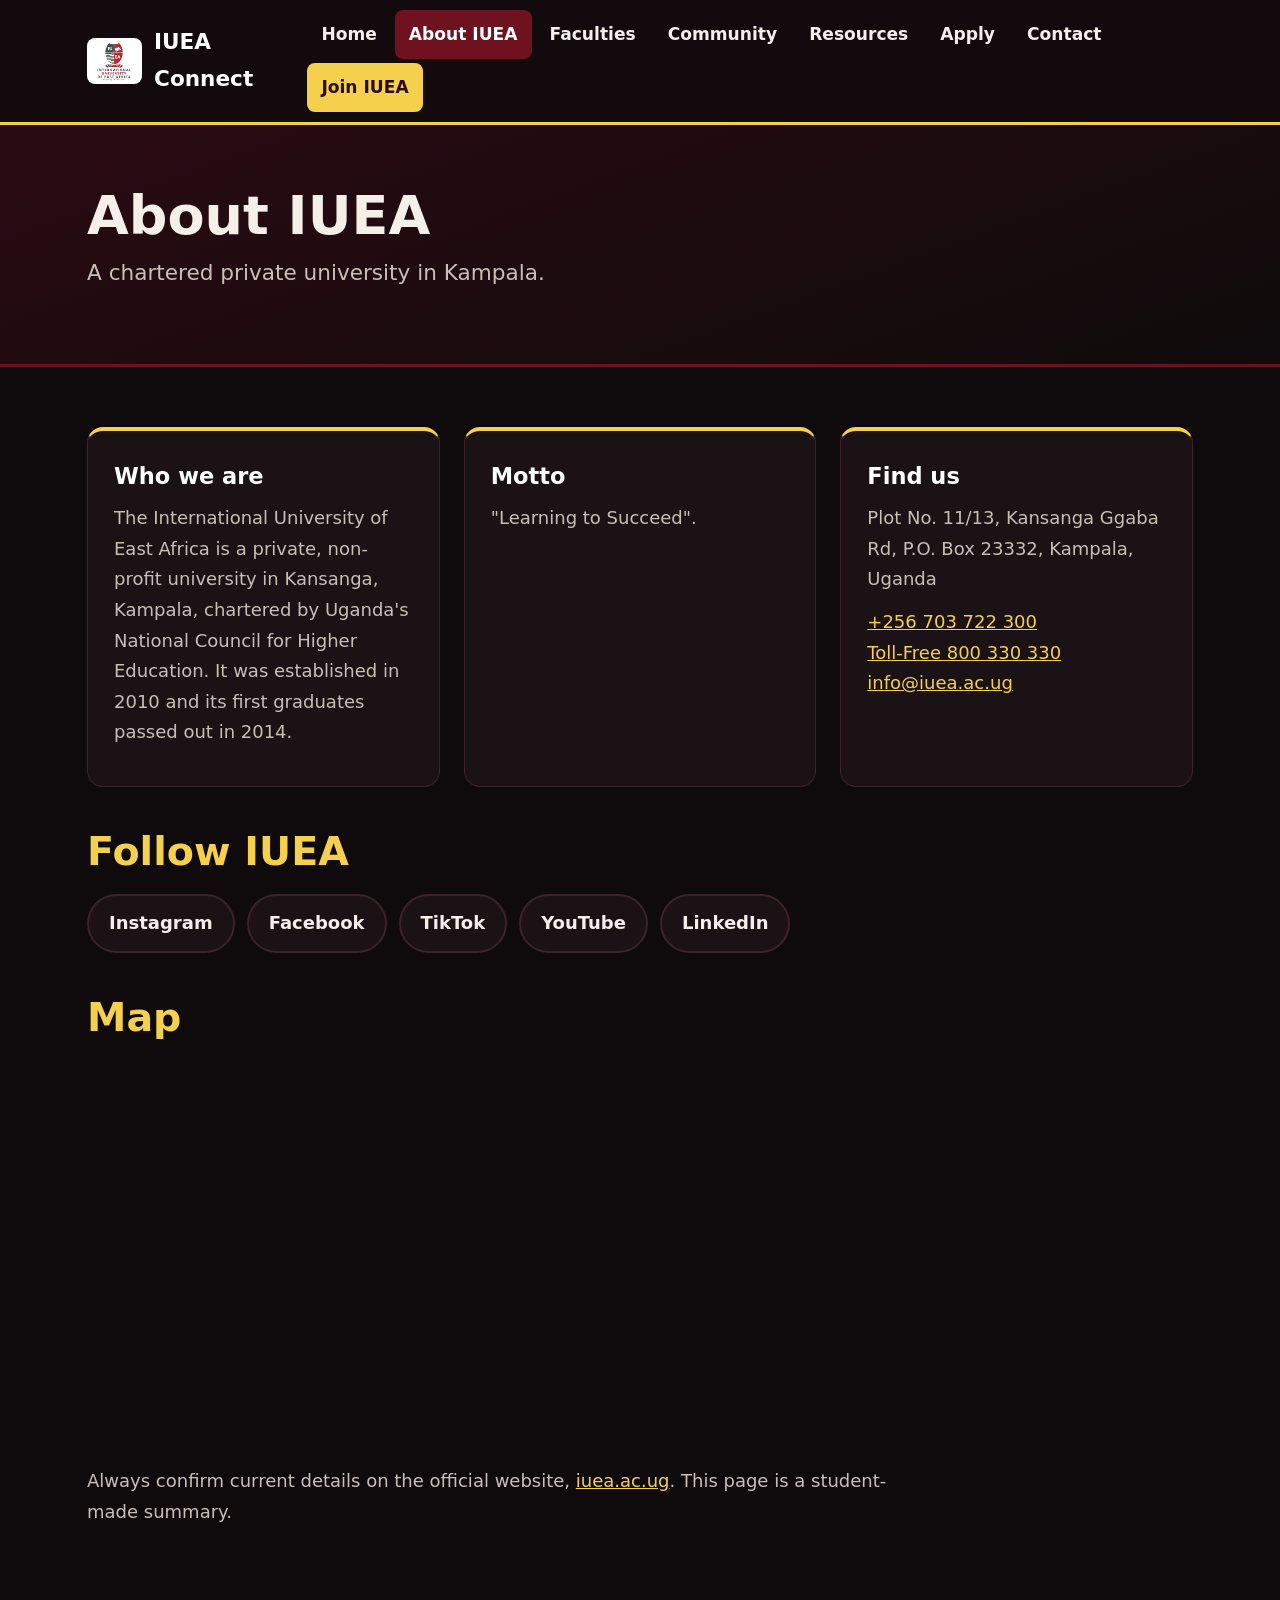
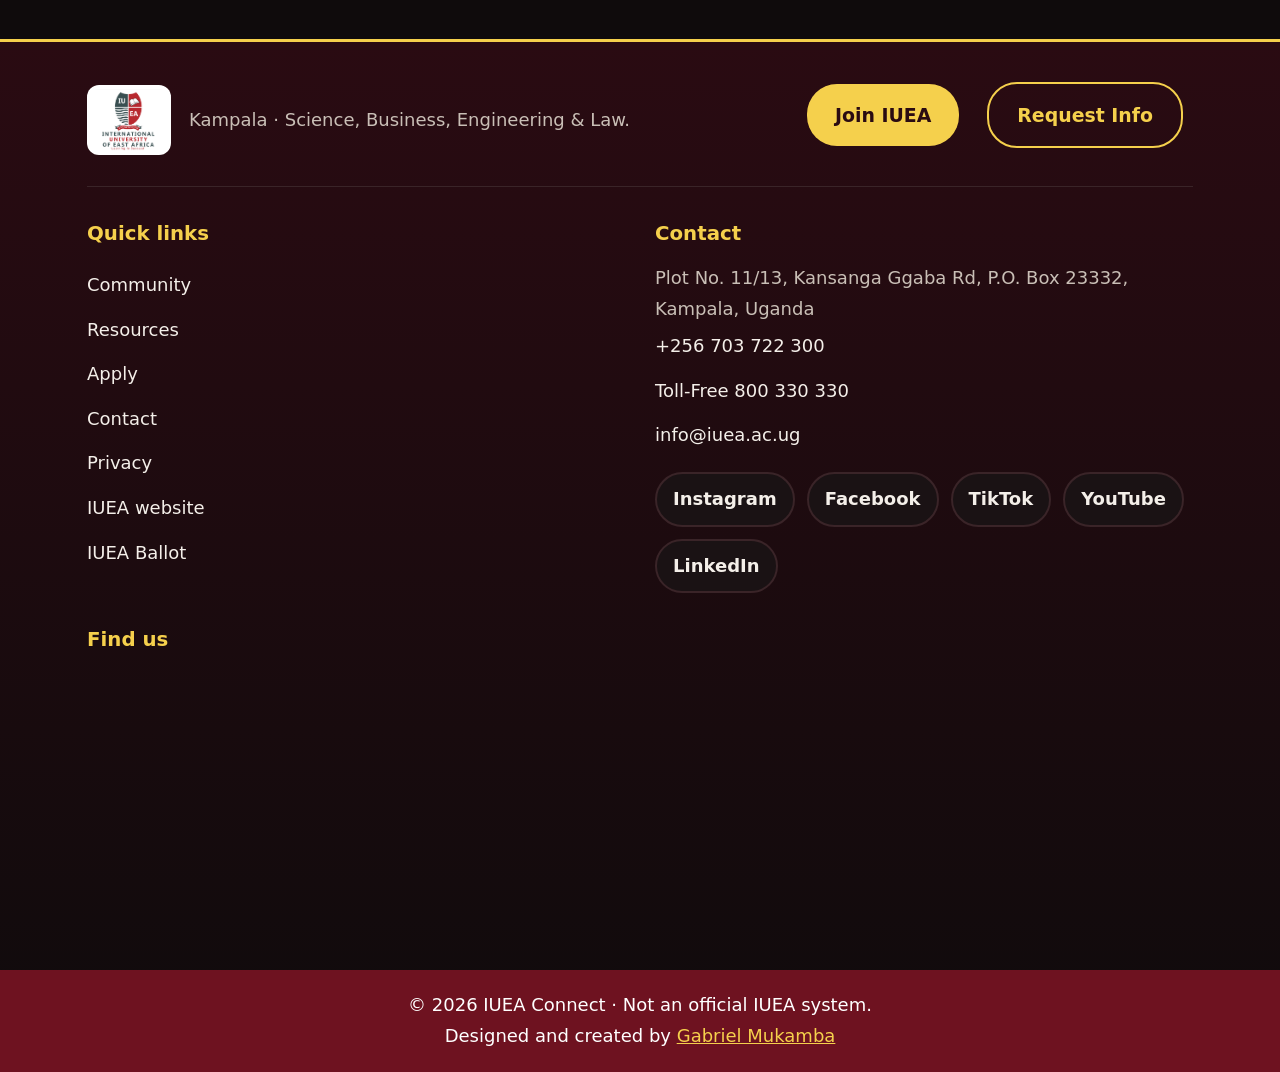
==== about.html @ 5a24c659 "Initial release: IUEA Connect" ====
<!DOCTYPE html><html lang="en"><head><meta charset="UTF-8"><meta name="viewport" content="width=device-width,initial-scale=1"><title>About IUEA | IUEA Connect</title><meta name="description" content="About the International University of East Africa, Kansanga, Kampala."><link rel="stylesheet" href="style.css"></head><body>
<section class="page-hero"><div class="wrap"><h1>About IUEA</h1><p class="lead">A chartered private university in Kampala.</p></div></section>
<section><div class="wrap"><div class="grid">
<div class="card top"><h3>Who we are</h3><p>The International University of East Africa is a private, non-profit university in Kansanga, Kampala, chartered by Uganda's National Council for Higher Education. It was established in 2010 and its first graduates passed out in 2014.</p></div>
<div class="card top"><h3>Motto</h3><p>"Learning to Succeed".</p></div>
<div class="card top"><h3>Find us</h3><p>Plot No. 11/13, Kansanga Ggaba Rd, P.O. Box 23332, Kampala, Uganda</p>
<p><a href="tel:+256703722300">+256 703 722 300</a><br><a href="tel:800330330">Toll-Free 800 330 330</a><br><a href="mailto:info@iuea.ac.ug">info@iuea.ac.ug</a></p></div></div>
<h2 style="margin-top:40px">Follow IUEA</h2>
<div class="social-pills">
<a href="https://www.instagram.com/iuea_uganda" target="_blank" rel="noopener">Instagram</a>
<a href="https://www.facebook.com/IUEAUganda" target="_blank" rel="noopener">Facebook</a>
<a href="https://www.tiktok.com/@iuea_uganda" target="_blank" rel="noopener">TikTok</a>
<a href="https://youtube.com/@iuea_uganda" target="_blank" rel="noopener">YouTube</a>
<a href="https://www.linkedin.com/school/international-university-of-east-africa-iuea-/" target="_blank" rel="noopener">LinkedIn</a></div>
<h2 style="margin-top:40px">Map</h2>
<iframe class="map" title="IUEA map" loading="lazy" src="https://www.google.com/maps?q=International+University+of+East+Africa+Kansanga&output=embed"></iframe>
<p style="margin-top:16px">Always confirm current details on the official website, <a href="https://iuea.ac.ug/" target="_blank" rel="noopener">iuea.ac.ug</a>. This page is a student-made summary.</p></div></section>
<script src="app.js"></script></body></html>
---- style.css ----
:root{--maroon:#6e1220;--red:#8f1b2d;--gold:#f5d04c;--ink:#f4efe9;--mute:#c9bfb6;--bg:#0f0b0c;--card:#1a1214;--line:#3a2428}
*{box-sizing:border-box;margin:0;padding:0}
html{font-size:112.5%;-webkit-text-size-adjust:100%}
body{font-family:"Segoe UI",system-ui,-apple-system,Roboto,sans-serif;color:var(--ink);background:var(--bg);line-height:1.7}
a{color:var(--gold)}img{max-width:100%}
.wrap{max-width:1150px;margin:auto;padding:0 22px}

.site-header{background:#120a0c;position:sticky;top:0;z-index:20;border-bottom:3px solid var(--gold)}
.navbar{display:flex;align-items:center;justify-content:space-between;max-width:1150px;margin:auto;padding:10px 22px}
.brand{display:flex;align-items:center;gap:12px;color:#fff;font-weight:800;font-size:1.2rem;text-decoration:none}
.brand img{height:46px;background:#fff;border-radius:8px;padding:3px}
.links{display:flex;gap:4px;list-style:none;flex-wrap:wrap}
.links a{display:block;color:var(--ink);text-decoration:none;padding:10px 14px;border-radius:8px;font-size:.95rem;font-weight:600}
.links a:hover{background:#ffffff1a}
.links a.active{background:var(--maroon);color:#fff}
.links a.join{background:var(--gold);color:#2a0b12}
.menu-btn{display:none;background:var(--gold);border:0;color:#2a0b12;font-weight:700;font-size:1rem;padding:10px 18px;border-radius:8px;cursor:pointer}

.hero{padding:110px 0 100px;background:radial-gradient(circle at 80% 15%,#8f1b2dcc,transparent 50%),radial-gradient(circle at 10% 95%,#f5d04c22,transparent 45%),linear-gradient(160deg,#2a0b12,#0f0b0c 70%)}
.hero h1{font-size:clamp(2.4rem,7vw,4.4rem);line-height:1.1;font-weight:800;max-width:800px}
.hero p{max-width:640px;margin:22px 0 32px;font-size:clamp(1.1rem,2.5vw,1.3rem);color:var(--mute)}
.page-hero{background:linear-gradient(160deg,#2a0b12,#0f0b0c);padding:60px 0;border-bottom:3px solid var(--maroon)}
.page-hero h1{font-size:clamp(2rem,6vw,3rem);line-height:1.15}
.page-hero p{color:var(--mute);font-size:1.2rem;margin-top:8px}

.btn{display:inline-block;background:var(--red);color:#fff;padding:15px 28px;min-height:50px;border-radius:30px;text-decoration:none;border:0;font-size:1.05rem;font-weight:700;cursor:pointer;margin:0 10px 10px 0;transition:transform .15s}
.btn:hover{transform:translateY(-2px)}
.btn.alt{background:var(--gold);color:#2a0b12}
.btn.ghost{background:transparent;border:2px solid var(--gold);color:var(--gold)}

section{padding:60px 0}
h2{margin-bottom:18px;color:var(--gold);font-size:clamp(1.6rem,4vw,2.2rem);line-height:1.25}
h3{font-size:1.25rem;color:#fff}
p{margin-bottom:12px;max-width:70ch;color:var(--mute)}
.grid{display:grid;grid-template-columns:repeat(auto-fit,minmax(260px,1fr));gap:24px}
.card{background:var(--card);border:1px solid var(--line);border-radius:16px;padding:26px}
.card h3{margin-bottom:8px}
.card.top{border-top:4px solid var(--gold);transition:transform .2s}
.card.top:hover{transform:translateY(-4px)}
.steps{counter-reset:s;list-style:none}
.steps li{counter-increment:s;padding:14px 0 14px 54px;position:relative;color:var(--mute)}
.steps li::before{content:counter(s);position:absolute;left:0;top:12px;width:36px;height:36px;border-radius:50%;background:var(--gold);color:#2a0b12;font-weight:800;display:grid;place-items:center}

form.card{display:grid;gap:14px}
input,select,textarea{width:100%;padding:14px;border:2px solid var(--line);border-radius:12px;font:inherit;font-size:1rem;background:#0f0b0c;color:var(--ink)}
input:focus,select:focus,textarea:focus{border-color:var(--gold);outline:none}
.tag{display:inline-block;background:#3a2428;color:var(--gold);border-radius:20px;padding:3px 12px;font-size:.85rem;font-weight:600;margin:0 6px 8px 0}

.founder{display:grid;grid-template-columns:320px 1fr;gap:36px;align-items:start}
.founder img{width:100%;border-radius:18px;border:4px solid var(--gold);background:var(--line);min-height:300px;object-fit:cover}
.contact-methods .row{display:flex;gap:18px;padding:14px 0;border-bottom:1px solid var(--line);flex-wrap:wrap}
.label{width:120px;font-weight:700;color:#fff}
.social-container{display:flex;gap:12px;flex-wrap:wrap}
.social-container a{border:2px solid var(--line);background:var(--card);padding:12px 20px;min-height:48px;border-radius:30px;text-decoration:none;font-weight:600}
.social-container a:hover{border-color:var(--gold)}

.social-pills{display:flex;gap:12px;flex-wrap:wrap;margin-top:6px}
.social-pills a{border:2px solid var(--line);background:var(--card);color:var(--ink);padding:12px 20px;min-height:48px;border-radius:30px;text-decoration:none;font-weight:600}
.social-pills a:hover{border-color:var(--gold);color:var(--gold)}
.map{width:100%;height:380px;border:0;border-radius:16px}

.site-footer{background:linear-gradient(180deg,#2a0b12,#0f0b0c);margin-top:40px;border-top:3px solid var(--gold);padding-top:40px}
.foot-cta{display:flex;align-items:center;gap:18px;flex-wrap:wrap;padding-bottom:28px;border-bottom:1px solid var(--line)}
.foot-cta img{height:70px;background:#fff;border-radius:12px;padding:4px}
.foot-cta p{margin:0;flex:1;min-width:200px}
.foot-grid{display:grid;grid-template-columns:1fr 1fr;gap:30px;padding:30px 0}
.site-footer h4{color:var(--gold);margin-bottom:12px;font-size:1.1rem}
.site-footer li{list-style:none}
.site-footer li a,.site-footer address a{display:block;padding:7px 0;color:var(--ink);text-decoration:none}
.site-footer address{font-style:normal;color:var(--mute)}
.site-footer iframe{width:100%;height:260px;border:0;border-radius:16px;margin:8px 0 24px}
.site-footer .social-pills a{display:inline-block;padding:10px 16px;min-height:44px}
.copy{background:var(--maroon);text-align:center;padding:20px;margin:0;max-width:none;color:#fff}

@media(max-width:900px){
.menu-btn{display:block}.navbar{flex-wrap:wrap}
.links{display:none;width:100%;flex-direction:column;padding:10px 0}.links.open{display:flex}
.links a{padding:15px 16px;font-size:1.1rem}
.hero{padding:70px 0 60px}section{padding:42px 0}
.founder{grid-template-columns:1fr}.founder img{max-width:340px;margin:auto}
.label{width:100%}.btn{width:100%;text-align:center;margin-right:0}
.foot-grid{grid-template-columns:1fr}}
@media(prefers-reduced-motion:reduce){*{transition:none!important}}
:focus-visible{outline:3px solid var(--gold);outline-offset:2px}
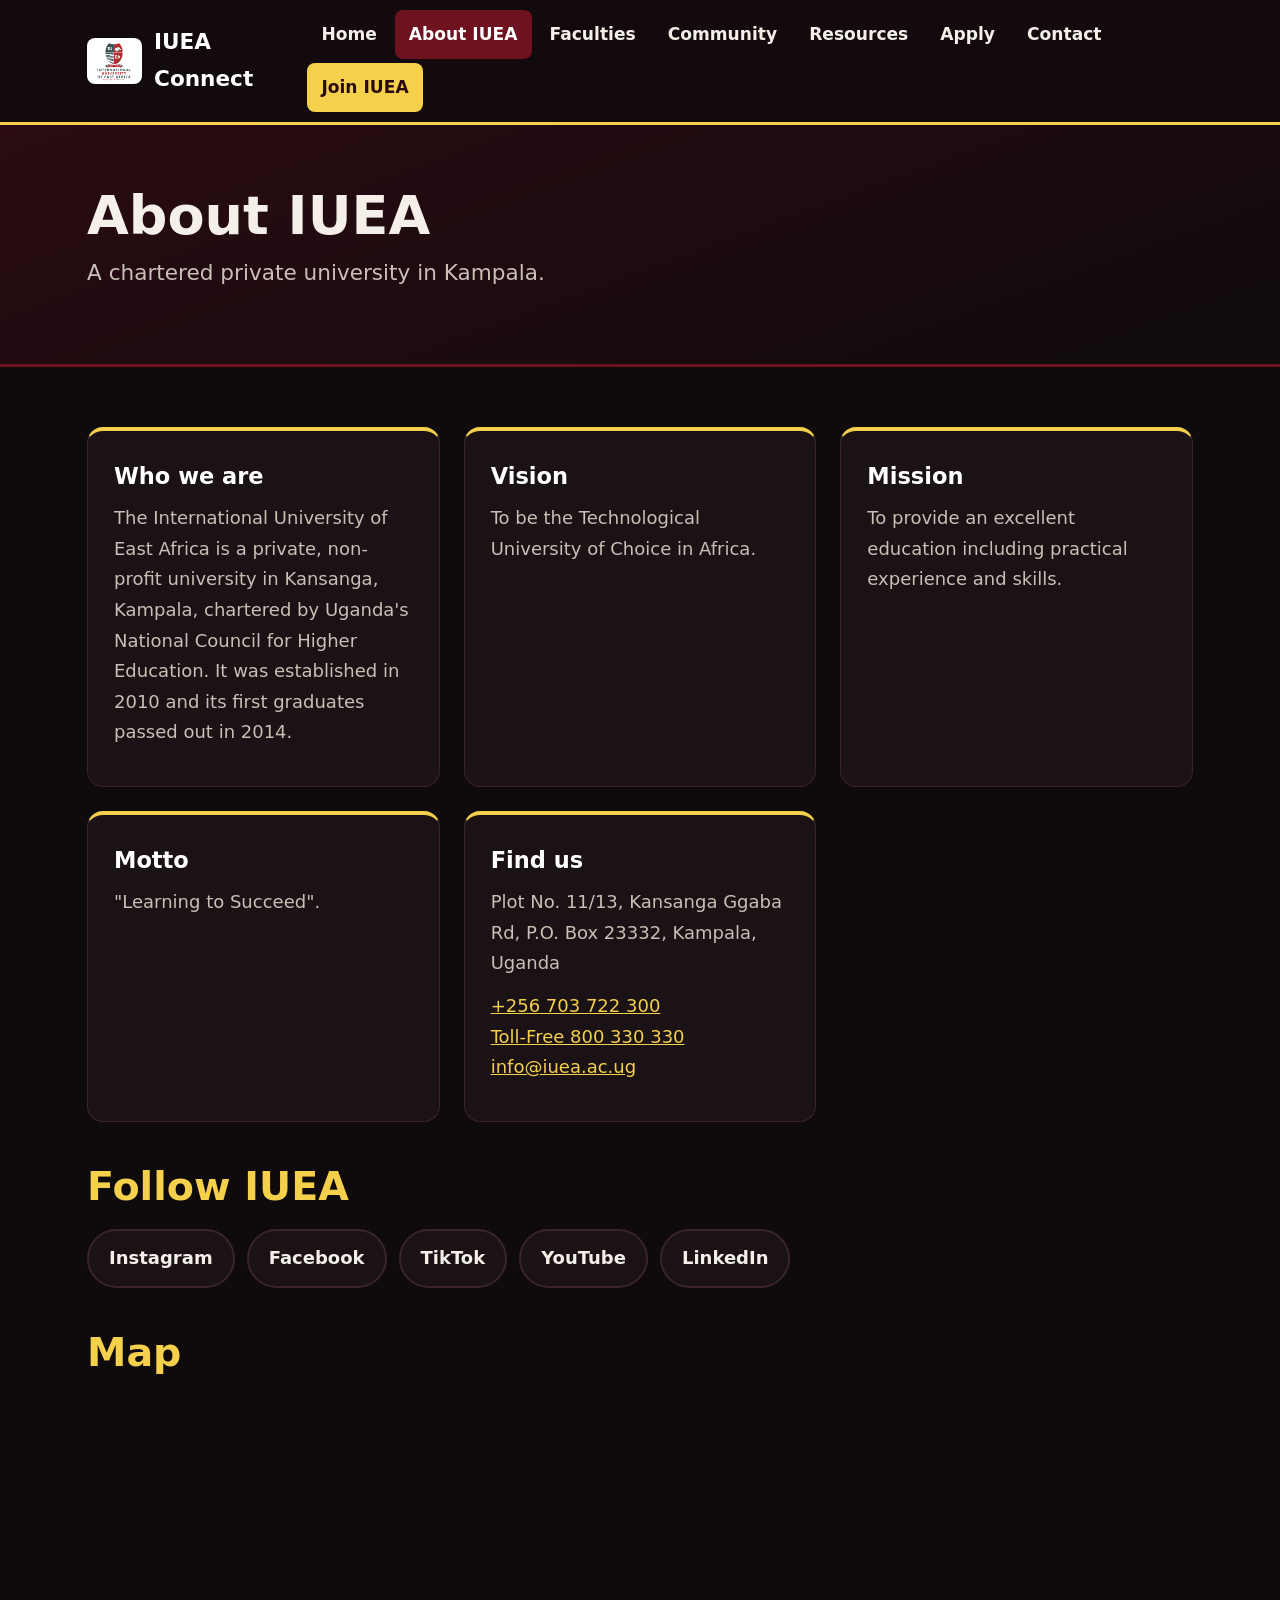
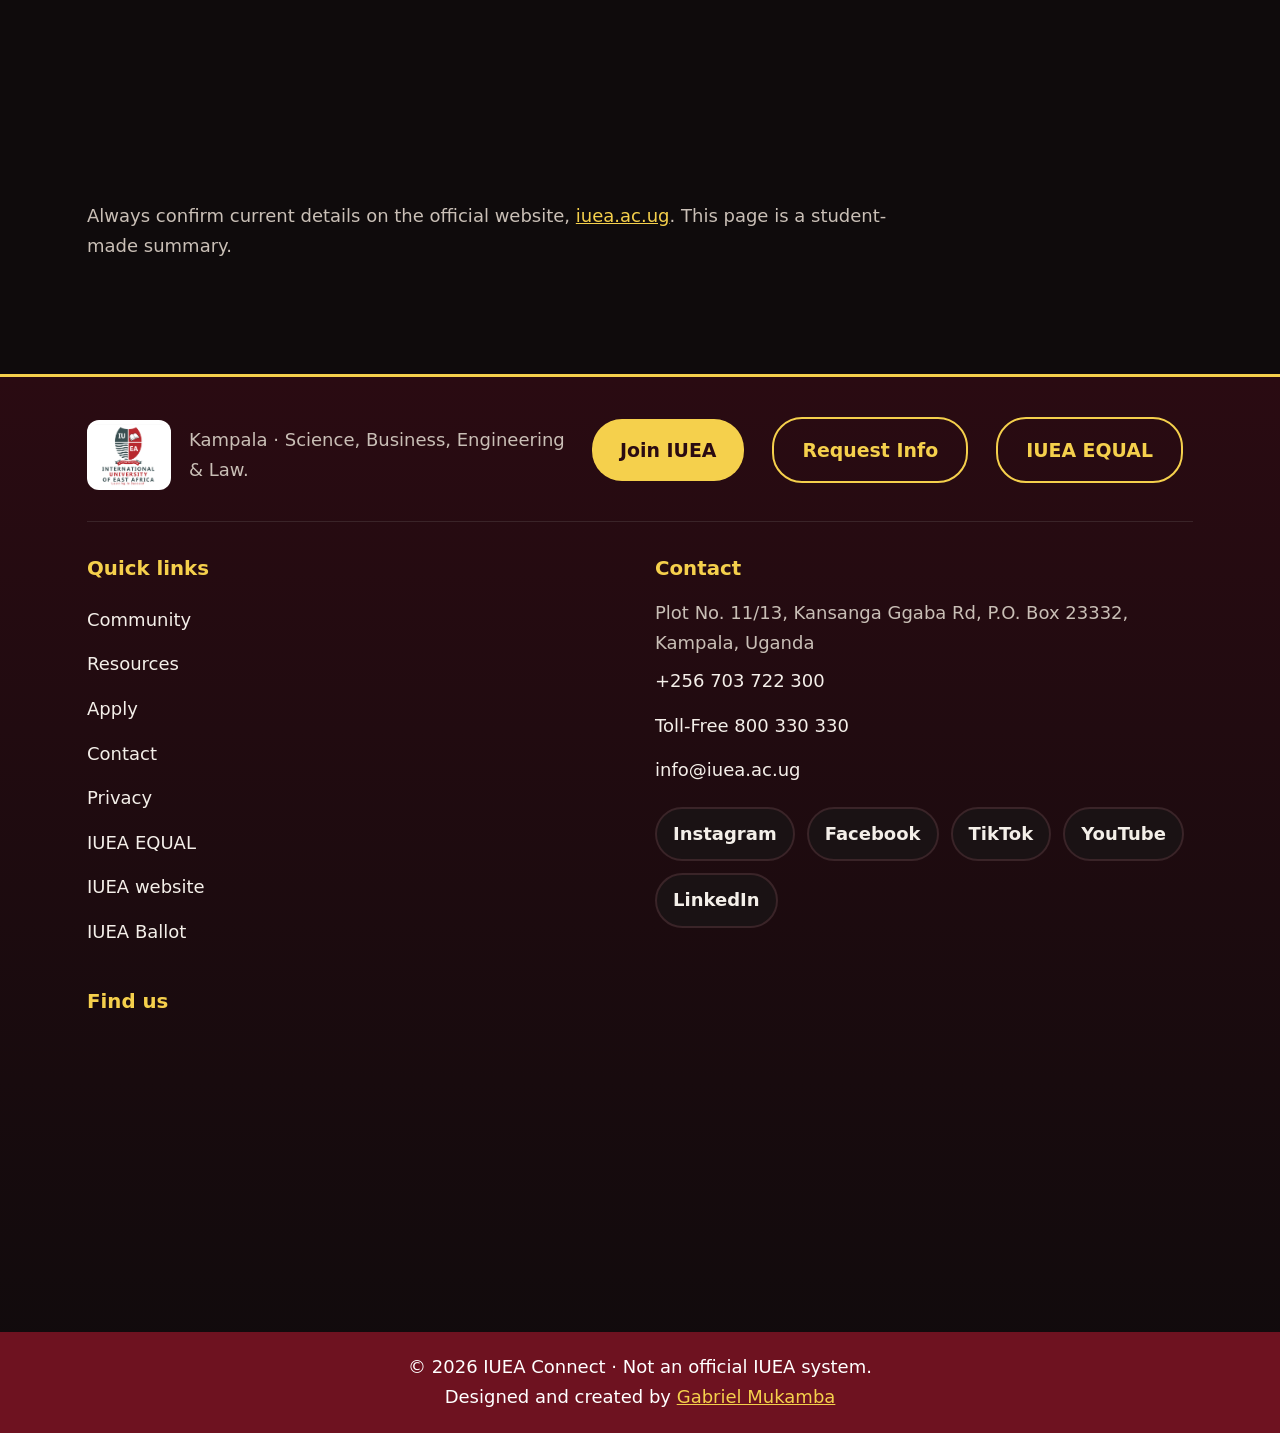
==== commit 1f5f0407: "Add community chat, vision and mission, SEO and share previews" ====
--- a/about.html
+++ b/about.html
@@ -1,7 +1,16 @@
-<!DOCTYPE html><html lang="en"><head><meta charset="UTF-8"><meta name="viewport" content="width=device-width,initial-scale=1"><title>About IUEA | IUEA Connect</title><meta name="description" content="About the International University of East Africa, Kansanga, Kampala."><link rel="stylesheet" href="style.css"></head><body>
+<!DOCTYPE html><html lang="en"><head><meta charset="UTF-8"><meta name="viewport" content="width=device-width,initial-scale=1">
+<title>About IUEA: Vision, Mission and Motto | IUEA Connect</title>
+<meta name="description" content="About the International University of East Africa (IUEA): its vision, mission, motto, history and contacts in Kansanga, Kampala.">
+<link rel="canonical" href="https://gabrielmukamba.github.io/iuea-connect/about.html"><link rel="icon" href="images/iuea-logo.png"><meta name="theme-color" content="#6e1220">
+<meta property="og:type" content="website"><meta property="og:site_name" content="IUEA Connect"><meta property="og:title" content="About IUEA: Vision, Mission and Motto | IUEA Connect">
+<meta property="og:description" content="The vision, mission, motto and contacts of the International University of East Africa."><meta property="og:url" content="https://gabrielmukamba.github.io/iuea-connect/about.html">
+<meta property="og:image" content="https://gabrielmukamba.github.io/iuea-connect/images/iuea-logo.png"><meta property="og:image:alt" content="IUEA logo"><meta name="twitter:card" content="summary">
+<link rel="stylesheet" href="style.css"></head><body>
 <section class="page-hero"><div class="wrap"><h1>About IUEA</h1><p class="lead">A chartered private university in Kampala.</p></div></section>
 <section><div class="wrap"><div class="grid">
 <div class="card top"><h3>Who we are</h3><p>The International University of East Africa is a private, non-profit university in Kansanga, Kampala, chartered by Uganda's National Council for Higher Education. It was established in 2010 and its first graduates passed out in 2014.</p></div>
+<div class="card top"><h3>Vision</h3><p>To be the Technological University of Choice in Africa.</p></div>
+<div class="card top"><h3>Mission</h3><p>To provide an excellent education including practical experience and skills.</p></div>
 <div class="card top"><h3>Motto</h3><p>"Learning to Succeed".</p></div>
 <div class="card top"><h3>Find us</h3><p>Plot No. 11/13, Kansanga Ggaba Rd, P.O. Box 23332, Kampala, Uganda</p>
 <p><a href="tel:+256703722300">+256 703 722 300</a><br><a href="tel:800330330">Toll-Free 800 330 330</a><br><a href="mailto:info@iuea.ac.ug">info@iuea.ac.ug</a></p></div></div>
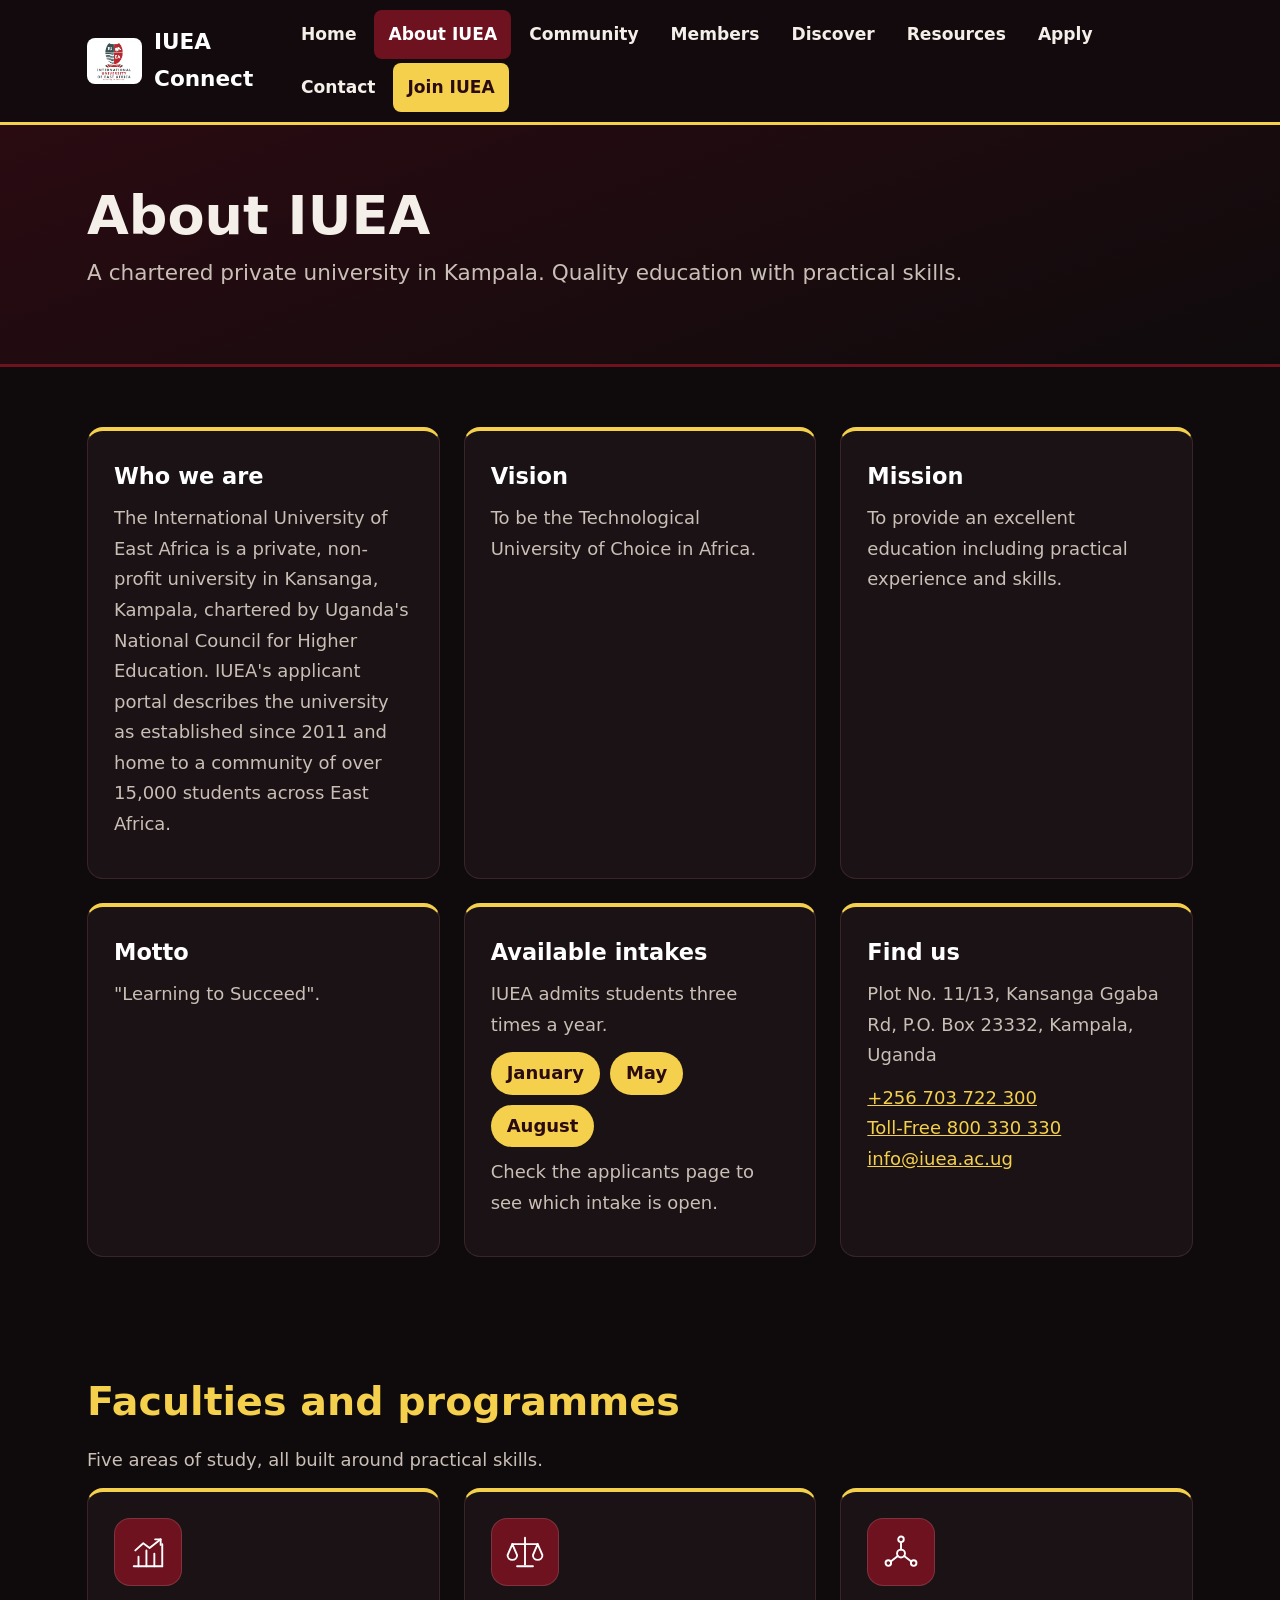
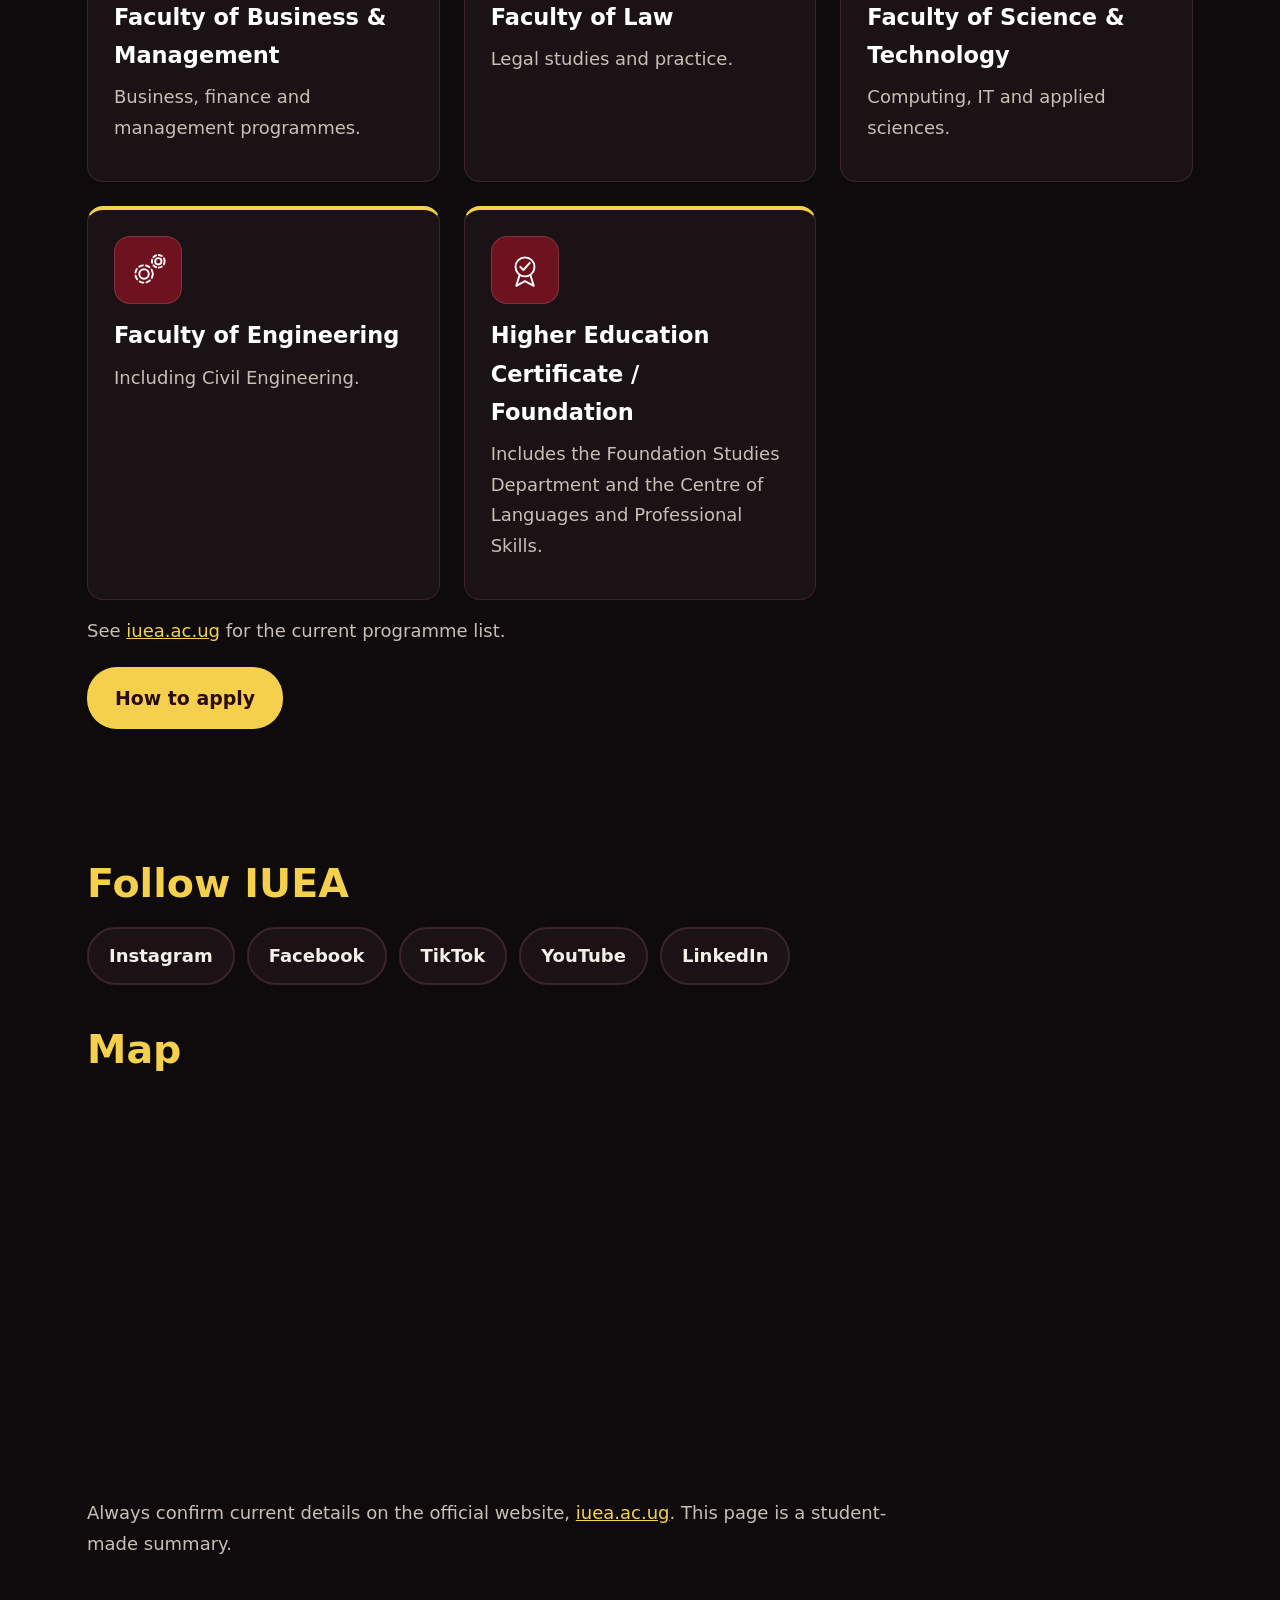
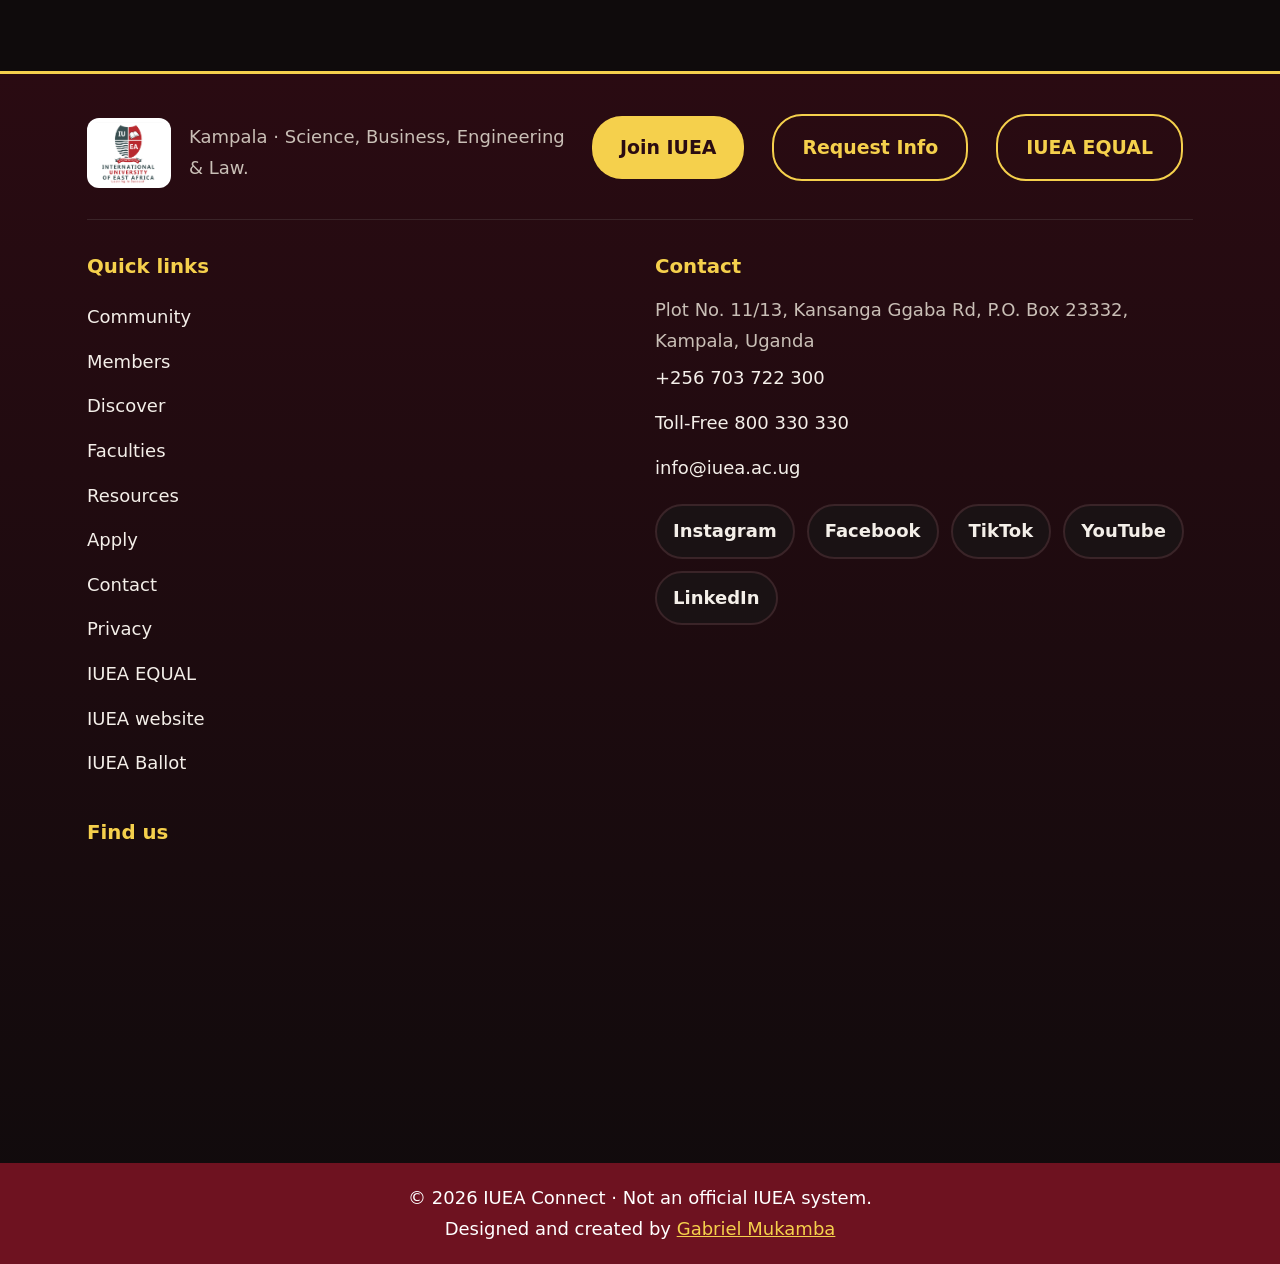
==== commit 5d195764: "Add member profiles, members page, official apply flow and merged About page" ====
--- a/about.html
+++ b/about.html
@@ -1,20 +1,35 @@
 <!DOCTYPE html><html lang="en"><head><meta charset="UTF-8"><meta name="viewport" content="width=device-width,initial-scale=1">
-<title>About IUEA: Vision, Mission and Motto | IUEA Connect</title>
-<meta name="description" content="About the International University of East Africa (IUEA): its vision, mission, motto, history and contacts in Kansanga, Kampala.">
+<title>About IUEA: Vision, Mission, Faculties and Intakes | IUEA Connect</title>
+<meta name="description" content="About the International University of East Africa (IUEA): vision, mission, motto, faculties of Business, Law, Science and Technology and Engineering, intakes and contacts in Kansanga, Kampala.">
 <link rel="canonical" href="https://gabrielmukamba.github.io/iuea-connect/about.html"><link rel="icon" href="images/iuea-logo.png"><meta name="theme-color" content="#6e1220">
-<meta property="og:type" content="website"><meta property="og:site_name" content="IUEA Connect"><meta property="og:title" content="About IUEA: Vision, Mission and Motto | IUEA Connect">
-<meta property="og:description" content="The vision, mission, motto and contacts of the International University of East Africa."><meta property="og:url" content="https://gabrielmukamba.github.io/iuea-connect/about.html">
+<meta property="og:type" content="website"><meta property="og:site_name" content="IUEA Connect"><meta property="og:title" content="About IUEA: Vision, Mission, Faculties and Intakes | IUEA Connect">
+<meta property="og:description" content="Everything about the International University of East Africa in one page."><meta property="og:url" content="https://gabrielmukamba.github.io/iuea-connect/about.html">
 <meta property="og:image" content="https://gabrielmukamba.github.io/iuea-connect/images/iuea-logo.png"><meta property="og:image:alt" content="IUEA logo"><meta name="twitter:card" content="summary">
-<link rel="stylesheet" href="style.css"></head><body>
-<section class="page-hero"><div class="wrap"><h1>About IUEA</h1><p class="lead">A chartered private university in Kampala.</p></div></section>
+<link rel="stylesheet" href="style.css"><link rel="stylesheet" href="more.css"></head><body>
+<section class="page-hero"><div class="wrap"><h1>About IUEA</h1><p class="lead">A chartered private university in Kampala. Quality education with practical skills.</p></div></section>
+
 <section><div class="wrap"><div class="grid">
-<div class="card top"><h3>Who we are</h3><p>The International University of East Africa is a private, non-profit university in Kansanga, Kampala, chartered by Uganda's National Council for Higher Education. It was established in 2010 and its first graduates passed out in 2014.</p></div>
+<div class="card top"><h3>Who we are</h3><p>The International University of East Africa is a private, non-profit university in Kansanga, Kampala, chartered by Uganda's National Council for Higher Education. IUEA's applicant portal describes the university as established since 2011 and home to a community of over 15,000 students across East Africa.</p></div>
 <div class="card top"><h3>Vision</h3><p>To be the Technological University of Choice in Africa.</p></div>
 <div class="card top"><h3>Mission</h3><p>To provide an excellent education including practical experience and skills.</p></div>
 <div class="card top"><h3>Motto</h3><p>"Learning to Succeed".</p></div>
+<div class="card top"><h3>Available intakes</h3><p>IUEA admits students three times a year.</p><div class="intakes"><span>January</span><span>May</span><span>August</span></div><p style="margin-top:10px">Check the applicants page to see which intake is open.</p></div>
 <div class="card top"><h3>Find us</h3><p>Plot No. 11/13, Kansanga Ggaba Rd, P.O. Box 23332, Kampala, Uganda</p>
-<p><a href="tel:+256703722300">+256 703 722 300</a><br><a href="tel:800330330">Toll-Free 800 330 330</a><br><a href="mailto:info@iuea.ac.ug">info@iuea.ac.ug</a></p></div></div>
-<h2 style="margin-top:40px">Follow IUEA</h2>
+<p><a href="tel:+256703722300">+256 703 722 300</a><br><a href="tel:800330330">Toll-Free 800 330 330</a><br><a href="mailto:info@iuea.ac.ug">info@iuea.ac.ug</a></p></div></div></div></section>
+
+<section id="faculties"><div class="wrap"><h2>Faculties and programmes</h2>
+<p>Five areas of study, all built around practical skills.</p>
+<div class="grid">
+<div class="card top"><span class="ficon"><svg viewBox="0 0 48 48"><path d="M6 42h36"/><path d="M12 42V30M22 42V22M32 42V26M42 42V14"/><path d="M8 22l10-9 8 6 14-11"/><path d="M33 8h7v7"/></svg></span><h3>Faculty of Business &amp; Management</h3><p>Business, finance and management programmes.</p></div>
+<div class="card top"><span class="ficon"><svg viewBox="0 0 48 48"><path d="M24 6v34"/><path d="M14 42h20"/><path d="M8 14h32"/><path d="M8 14L2 28M8 14l6 14M2 28a6 6 0 0 0 12 0"/><path d="M40 14l-6 14M40 14l6 14M34 28a6 6 0 0 0 12 0"/></svg></span><h3>Faculty of Law</h3><p>Legal studies and practice.</p></div>
+<div class="card top"><span class="ficon"><svg viewBox="0 0 48 48"><circle cx="24" cy="26" r="5"/><circle cx="24" cy="8" r="3.5"/><circle cx="8" cy="38" r="3.5"/><circle cx="40" cy="38" r="3.5"/><path d="M24 21V12M20 29L11 36M28 29l9 7"/></svg></span><h3>Faculty of Science &amp; Technology</h3><p>Computing, IT and applied sciences.</p></div>
+<div class="card top"><span class="ficon"><svg viewBox="0 0 48 48"><circle cx="19" cy="29" r="6"/><circle cx="19" cy="29" r="11" stroke-dasharray="5 4"/><circle cx="37" cy="13" r="4"/><circle cx="37" cy="13" r="8" stroke-dasharray="4 3.5"/></svg></span><h3>Faculty of Engineering</h3><p>Including Civil Engineering.</p></div>
+<div class="card top"><span class="ficon"><svg viewBox="0 0 48 48"><circle cx="24" cy="20" r="12"/><path d="M18 20l4 4 8-9"/><path d="M17 31l-4 13 11-6 11 6-4-13"/></svg></span><h3>Higher Education Certificate / Foundation</h3><p>Includes the Foundation Studies Department and the Centre of Languages and Professional Skills.</p></div>
+</div>
+<p style="margin-top:16px">See <a href="https://iuea.ac.ug/" target="_blank" rel="noopener">iuea.ac.ug</a> for the current programme list.</p>
+<a class="btn alt" href="apply.html" style="margin-top:8px">How to apply</a></div></section>
+
+<section><div class="wrap"><h2>Follow IUEA</h2>
 <div class="social-pills">
 <a href="https://www.instagram.com/iuea_uganda" target="_blank" rel="noopener">Instagram</a>
 <a href="https://www.facebook.com/IUEAUganda" target="_blank" rel="noopener">Facebook</a>
--- a/more.css
+++ b/more.css
@@ -0,0 +1,24 @@
+.av{width:34px;height:34px;border-radius:50%;object-fit:cover;background:var(--maroon);color:var(--gold);display:inline-grid;place-items:center;font-weight:800;flex-shrink:0;border:2px solid var(--gold);overflow:hidden}
+.av.sm{width:26px;height:26px;font-size:.8rem;border-width:1px}
+.av.lg{width:48px;height:48px;font-size:1.2rem}
+.av.xl{width:72px;height:72px;font-size:1.8rem}
+.msg .mh{display:flex;align-items:center;gap:8px;margin-bottom:3px}
+.msg .mh b{display:inline;margin:0}
+.comment{display:flex;gap:8px;align-items:flex-start}
+.userbar{display:grid;justify-content:stretch;align-items:start;gap:14px}
+.userbar .who{display:flex;align-items:center;gap:14px}
+.userbar .who b{font-size:1.2rem;color:#fff}
+.userbar .who small{color:var(--gold)}
+.ubtns{display:flex;gap:10px;flex-wrap:wrap}
+.ubtns .btn{margin:0;width:auto}
+.photorow{display:flex;align-items:center;gap:14px;flex-wrap:wrap}
+.mgrid{display:grid;grid-template-columns:repeat(auto-fill,minmax(210px,1fr));gap:18px;margin-top:16px}
+.mcard{background:var(--card);border:1px solid var(--line);border-radius:16px;padding:20px;text-align:center;display:flex;flex-direction:column;align-items:center;gap:6px}
+.mcard b{color:#fff;font-size:1.05rem}
+.mcard p{margin:4px 0 0;font-size:.9rem}
+.mcard small{color:var(--gold)}
+#memSearch{max-width:480px}
+.ficon{display:grid;place-items:center;width:68px;height:68px;background:var(--maroon);border-radius:16px;margin-bottom:12px;border:1px solid #ffffff22}
+.ficon svg{width:38px;height:38px;fill:none;stroke:#fff;stroke-width:2.4;stroke-linecap:round;stroke-linejoin:round}
+.intakes{display:flex;gap:10px;flex-wrap:wrap;margin-top:6px}
+.intakes span{background:var(--gold);color:#2a0b12;font-weight:800;border-radius:30px;padding:6px 16px}
